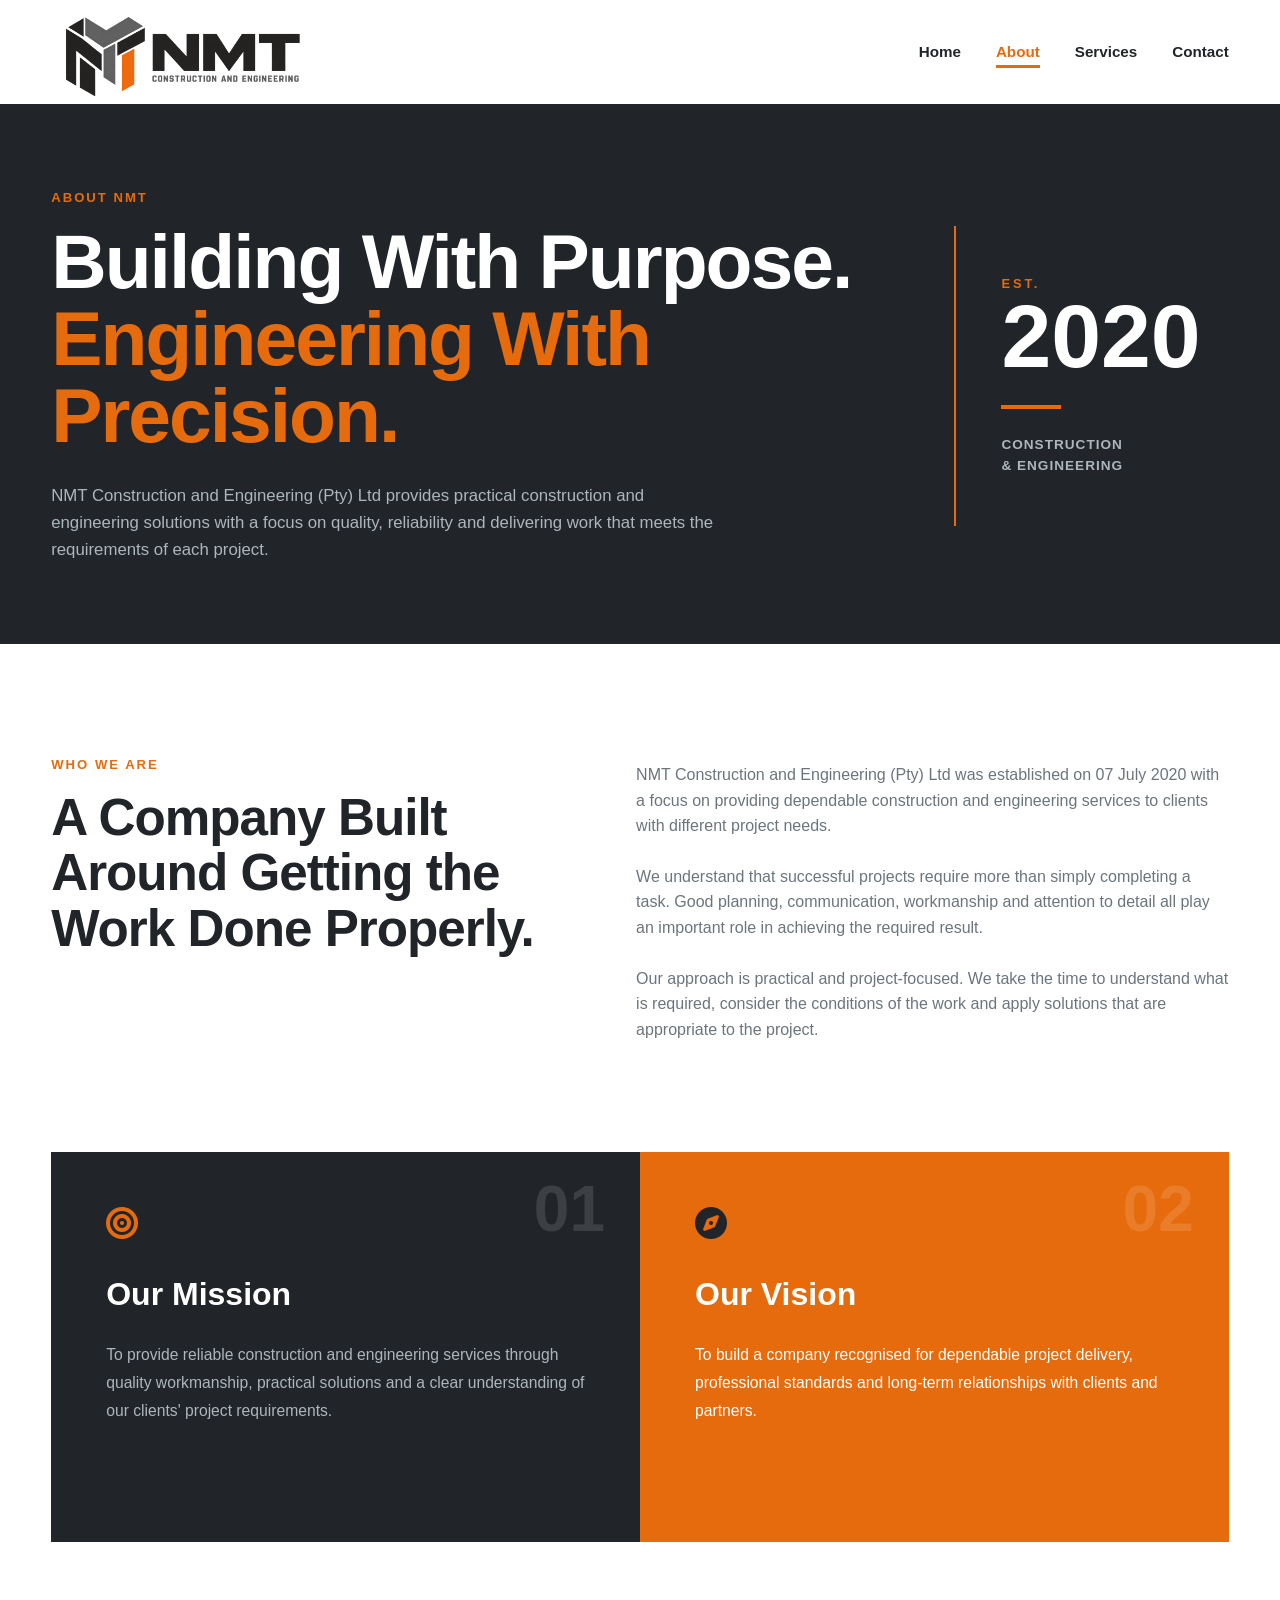
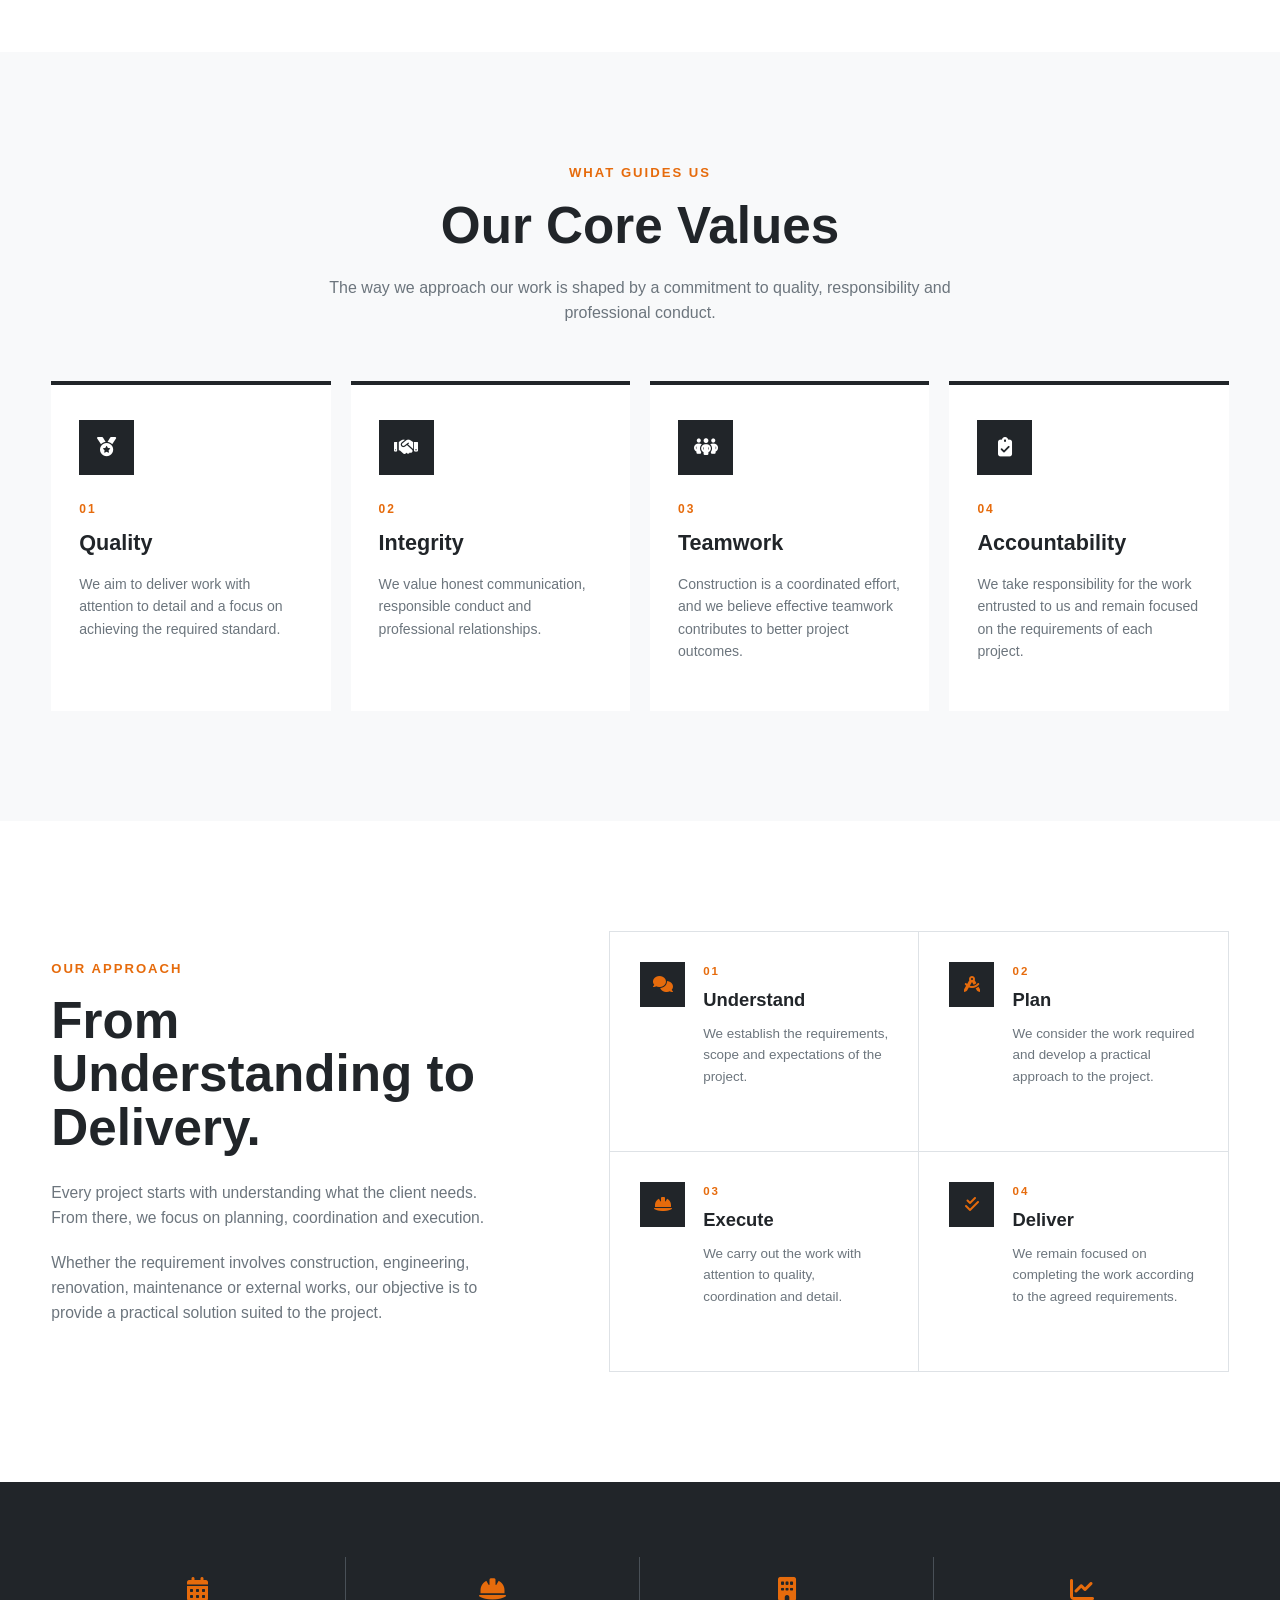
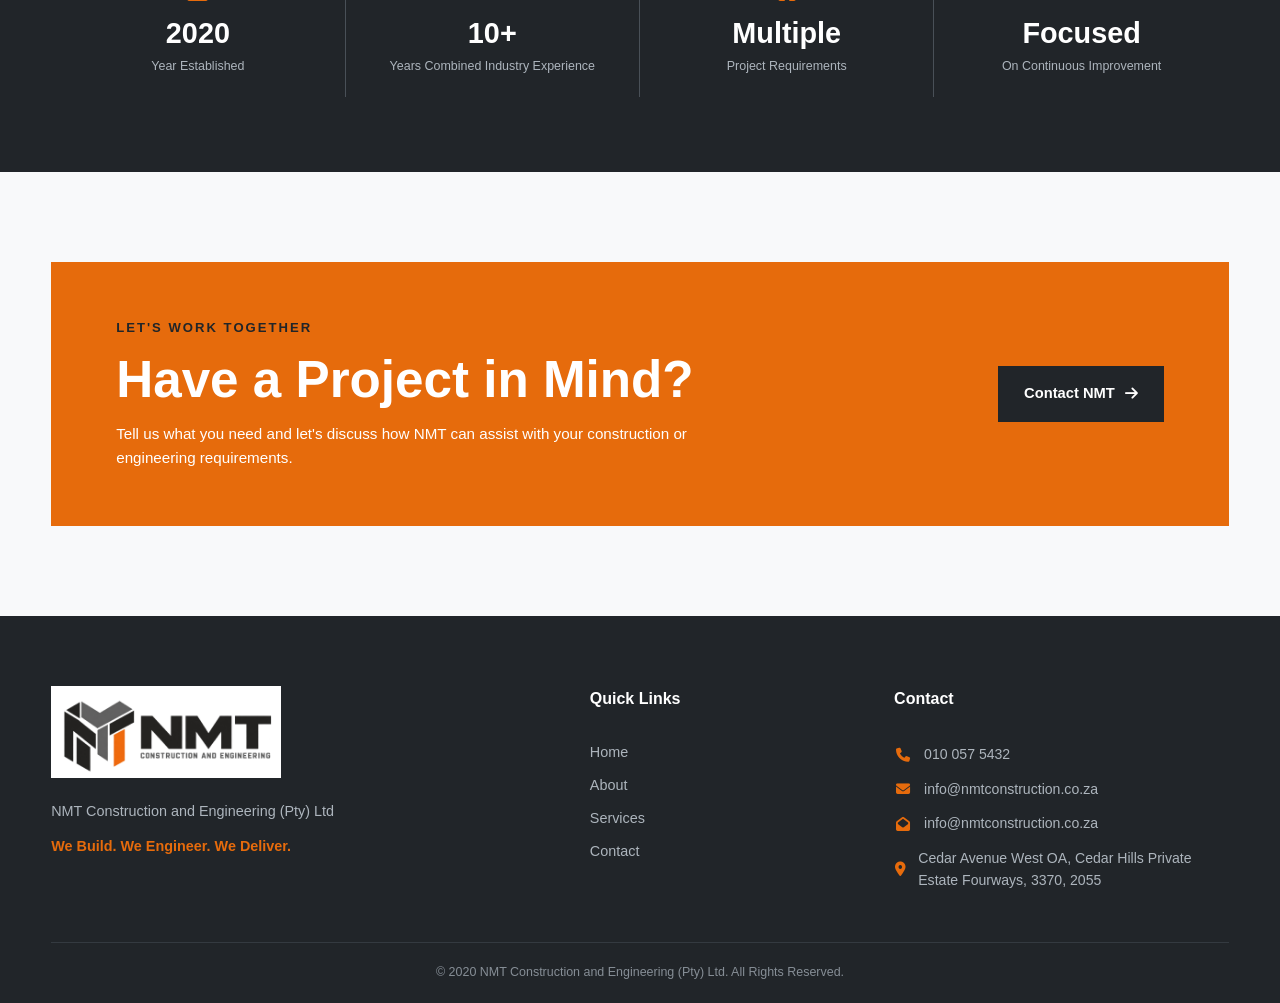
==== about.html @ 1b3e468e "Add files via upload" ====
<!DOCTYPE html>
<html lang="en">
<head>
    <meta charset="UTF-8">
    <meta name="viewport" content="width=device-width, initial-scale=1.0">

    <meta name="description" content="Learn more about NMT Construction and Engineering (Pty) Ltd, our approach, values and commitment to quality construction and engineering solutions.">
    <meta name="keywords" content="NMT Construction, NMT Engineering, construction company, engineering company, South Africa">
    <meta name="author" content="NMT Construction and Engineering (Pty) Ltd">

    <title>About Us | NMT Construction and Engineering (Pty) Ltd</title>

    <link rel="icon" type="image/jpeg" href="images/Favicon.jpg">

    <link rel="stylesheet" href="css/style.css">

    <link rel="stylesheet" href="https://cdnjs.cloudflare.com/ajax/libs/font-awesome/6.5.2/css/all.min.css">
</head>

<body>

    <header class="site-header">
        <div class="container">

            <a href="index.html" class="logo">
                <img src="images/NMT_Logo.jpg" alt="NMT Construction and Engineering (Pty) Ltd">
            </a>

            <button class="menu-toggle" id="menu-toggle" aria-label="Open navigation menu" aria-expanded="false">
                <i class="fas fa-bars"></i>
            </button>

            <nav class="navbar" id="navbar">
                <ul>
                    <li>
                        <a href="index.html">Home</a>
                    </li>

                    <li>
                        <a href="about.html" class="active">About</a>
                    </li>

                    <li>
                        <a href="services.html">Services</a>
                    </li>

                    <li>
                        <a href="contact.html">Contact</a>
                    </li>
                </ul>
            </nav>

        </div>
    </header>


    <main>

        <section class="about-hero">
            <div class="container about-hero-container">

                <div class="about-hero-content">

                    <p class="section-label">ABOUT NMT</p>

                    <h1>
                        Building With Purpose.
                        <span>Engineering With Precision.</span>
                    </h1>

                    <p>
                        NMT Construction and Engineering (Pty) Ltd provides
                        practical construction and engineering solutions with
                        a focus on quality, reliability and delivering work
                        that meets the requirements of each project.
                    </p>

                </div>

                <div class="about-hero-mark">
                    <div class="about-year">
                        <span>EST.</span>
                        <strong>2020</strong>
                    </div>

                    <div class="about-mark-line"></div>

                    <p>
                        Construction<br>
                        & Engineering
                    </p>
                </div>

            </div>
        </section>


        <section class="about-introduction">
            <div class="container">

                <div class="about-intro-grid">

                    <div class="about-intro-heading">

                        <p class="section-label">WHO WE ARE</p>

                        <h2>
                            A Company Built Around
                            Getting the Work Done Properly.
                        </h2>

                    </div>

                    <div class="about-intro-text">

                        <p>
                            NMT Construction and Engineering (Pty) Ltd was
                            established on 07 July 2020 with a focus on
                            providing dependable construction and engineering
                            services to clients with different project needs.
                        </p>

                        <p>
                            We understand that successful projects require
                            more than simply completing a task. Good planning,
                            communication, workmanship and attention to detail
                            all play an important role in achieving the required
                            result.
                        </p>

                        <p>
                            Our approach is practical and project-focused.
                            We take the time to understand what is required,
                            consider the conditions of the work and apply
                            solutions that are appropriate to the project.
                        </p>

                    </div>

                </div>

            </div>
        </section>


        <section class="about-focus">
            <div class="container">

                <div class="about-focus-grid">

                    <div class="about-focus-card about-focus-dark">

                        <div class="focus-number">01</div>

                        <i class="fas fa-bullseye"></i>

                        <h2>Our Mission</h2>

                        <p>
                            To provide reliable construction and engineering
                            services through quality workmanship, practical
                            solutions and a clear understanding of our clients'
                            project requirements.
                        </p>

                    </div>


                    <div class="about-focus-card about-focus-orange">

                        <div class="focus-number">02</div>

                        <i class="fas fa-compass"></i>

                        <h2>Our Vision</h2>

                        <p>
                            To build a company recognised for dependable
                            project delivery, professional standards and
                            long-term relationships with clients and partners.
                        </p>

                    </div>

                </div>

            </div>
        </section>


        <section class="values-section">
            <div class="container">

                <div class="section-heading centered">

                    <p class="section-label">WHAT GUIDES US</p>

                    <h2>Our Core Values</h2>

                    <p>
                        The way we approach our work is shaped by a commitment
                        to quality, responsibility and professional conduct.
                    </p>

                </div>


                <div class="values-grid">

                    <article class="value-card">

                        <div class="value-icon">
                            <i class="fas fa-medal"></i>
                        </div>

                        <span>01</span>

                        <h3>Quality</h3>

                        <p>
                            We aim to deliver work with attention to detail
                            and a focus on achieving the required standard.
                        </p>

                    </article>


                    <article class="value-card">

                        <div class="value-icon">
                            <i class="fas fa-handshake"></i>
                        </div>

                        <span>02</span>

                        <h3>Integrity</h3>

                        <p>
                            We value honest communication, responsible
                            conduct and professional relationships.
                        </p>

                    </article>


                    <article class="value-card">

                        <div class="value-icon">
                            <i class="fas fa-people-group"></i>
                        </div>

                        <span>03</span>

                        <h3>Teamwork</h3>

                        <p>
                            Construction is a coordinated effort, and we
                            believe effective teamwork contributes to better
                            project outcomes.
                        </p>

                    </article>


                    <article class="value-card">

                        <div class="value-icon">
                            <i class="fas fa-clipboard-check"></i>
                        </div>

                        <span>04</span>

                        <h3>Accountability</h3>

                        <p>
                            We take responsibility for the work entrusted
                            to us and remain focused on the requirements
                            of each project.
                        </p>

                    </article>

                </div>

            </div>
        </section>


        <section class="approach-section">
            <div class="container">

                <div class="approach-grid">

                    <div class="approach-content">

                        <p class="section-label">OUR APPROACH</p>

                        <h2>
                            From Understanding
                            to Delivery.
                        </h2>

                        <p>
                            Every project starts with understanding what the
                            client needs. From there, we focus on planning,
                            coordination and execution.
                        </p>

                        <p>
                            Whether the requirement involves construction,
                            engineering, renovation, maintenance or external
                            works, our objective is to provide a practical
                            solution suited to the project.
                        </p>

                    </div>


                    <div class="approach-steps">

                        <div class="approach-step">

                            <div class="step-icon">
                                <i class="fas fa-comments"></i>
                            </div>

                            <div>
                                <span>01</span>
                                <h3>Understand</h3>
                                <p>
                                    We establish the requirements, scope and
                                    expectations of the project.
                                </p>
                            </div>

                        </div>


                        <div class="approach-step">

                            <div class="step-icon">
                                <i class="fas fa-compass-drafting"></i>
                            </div>

                            <div>
                                <span>02</span>
                                <h3>Plan</h3>
                                <p>
                                    We consider the work required and develop
                                    a practical approach to the project.
                                </p>
                            </div>

                        </div>


                        <div class="approach-step">

                            <div class="step-icon">
                                <i class="fas fa-helmet-safety"></i>
                            </div>

                            <div>
                                <span>03</span>
                                <h3>Execute</h3>
                                <p>
                                    We carry out the work with attention to
                                    quality, coordination and detail.
                                </p>
                            </div>

                        </div>


                        <div class="approach-step">

                            <div class="step-icon">
                                <i class="fas fa-check-double"></i>
                            </div>

                            <div>
                                <span>04</span>
                                <h3>Deliver</h3>
                                <p>
                                    We remain focused on completing the work
                                    according to the agreed requirements.
                                </p>
                            </div>

                        </div>

                    </div>

                </div>

            </div>
        </section>


        <section class="experience-section">
            <div class="container">

                <div class="experience-grid">

                    <div class="experience-stat">

                        <i class="fas fa-calendar-days"></i>

                        <strong>2020</strong>

                        <span>Year Established</span>

                    </div>


                    <div class="experience-stat">

                        <i class="fas fa-hard-hat"></i>

                        <strong>10+</strong>

                        <span>Years Combined Industry Experience</span>

                    </div>


                    <div class="experience-stat">

                        <i class="fas fa-building"></i>

                        <strong>Multiple</strong>

                        <span>Project Requirements</span>

                    </div>


                    <div class="experience-stat">

                        <i class="fas fa-chart-line"></i>

                        <strong>Focused</strong>

                        <span>On Continuous Improvement</span>

                    </div>

                </div>

            </div>
        </section>


        <section class="about-cta">
            <div class="container">

                <div class="about-cta-content">

                    <div>

                        <p class="section-label">LET'S WORK TOGETHER</p>

                        <h2>
                            Have a Project in Mind?
                        </h2>

                        <p>
                            Tell us what you need and let's discuss how NMT
                            can assist with your construction or engineering
                            requirements.
                        </p>

                    </div>

                    <a href="contact.html" class="btn btn-primary">
                        Contact NMT
                        <i class="fas fa-arrow-right"></i>
                    </a>

                </div>

            </div>
        </section>

    </main>


    <footer class="site-footer">
        <div class="container">

            <div class="footer-grid">

                <div class="footer-company">

                    <a href="index.html" class="footer-logo">
                        <img src="images/NMT_Logo.jpg" alt="NMT Construction and Engineering (Pty) Ltd">
                    </a>

                    <p>
                        NMT Construction and Engineering (Pty) Ltd
                    </p>

                    <p class="footer-slogan">
                        We Build. We Engineer. We Deliver.
                    </p>

                </div>


                <div class="footer-links">

                    <h3>Quick Links</h3>

                    <a href="index.html">Home</a>
                    <a href="about.html">About</a>
                    <a href="services.html">Services</a>
                    <a href="contact.html">Contact</a>

                </div>


                <div class="footer-contact">

                    <h3>Contact</h3>

                    <p>
                        <i class="fas fa-phone"></i>
                        <a href="tel:0100575432">010 057 5432</a>
                    </p>

                    <p>
                        <i class="fas fa-envelope"></i>
                        <a href="mailto:info@nmtconstruction.co.za">
                           info@nmtconstruction.co.za
                        </a>
                    </p>

                    <p>
                        <i class="fas fa-envelope-open"></i>
                        <a href="mailto:info@nmtconstruction.co.za">
                           info@nmtconstruction.co.za
                        </a>
                    </p>

                    <p>
                        <i class="fas fa-location-dot"></i>
                        <span>Cedar Avenue West OA, Cedar Hills Private Estate
                        Fourways, 3370, 2055</span>
                    </p>

                </div>

            </div>


            <div class="footer-bottom">

                <p>
                    &copy; 2020 NMT Construction and Engineering (Pty) Ltd.
                    All Rights Reserved.
                </p>

            </div>

        </div>
    </footer>


    <script src="script.js"></script>

</body>
</html>
---- css/style.css ----
:root {
    --nmt-orange: #e66b0c;
    --nmt-black: #212529;
    --nmt-mid-grey: #6c757d;
    --nmt-light-grey: #f8f9fa;
    --nmt-white: #ffffff;
    --nmt-dark-grey: #343a40;
    --nmt-border: #dee2e6;
}

* {
    margin: 0;
    padding: 0;
    box-sizing: border-box;
}

html {
    scroll-behavior: smooth;
}

body {
    font-family: "Segoe UI", Tahoma, Geneva, Verdana, sans-serif;
    background-color: var(--nmt-white);
    color: var(--nmt-black);
    line-height: 1.6;
}

img {
    max-width: 100%;
    display: block;
}

a {
    color: inherit;
    text-decoration: none;
}

.container {
    width: min(1180px, 92%);
    margin: 0 auto;
}


/* =========================
   HEADER
========================= */

.site-header {
    background-color: var(--nmt-white);
    border-bottom: 3px solid var(--nmt-black);
    position: sticky;
    top: 0;
    z-index: 1000;
}

.site-header .container {
    min-height: 90px;
    display: flex;
    align-items: center;
    justify-content: space-between;
    gap: 40px;
}

.logo {
    display: flex;
    align-items: center;
    max-width: 260px;
}

.logo img {
    width: 100%;
    height: auto;
}

.navbar ul {
    display: flex;
    align-items: center;
    gap: 35px;
    list-style: none;
}

.navbar a {
    position: relative;
    color: var(--nmt-black);
    font-size: 0.95rem;
    font-weight: 600;
    transition: color 0.3s ease;
}

.navbar a::after {
    content: "";
    position: absolute;
    left: 0;
    bottom: -8px;
    width: 0;
    height: 3px;
    background-color: var(--nmt-orange);
    transition: width 0.3s ease;
}

.navbar a:hover,
.navbar a.active {
    color: var(--nmt-orange);
}

.navbar a:hover::after,
.navbar a.active::after {
    width: 100%;
}

.menu-toggle {
    display: none;
    border: none;
    background: transparent;
    color: var(--nmt-black);
    font-size: 1.5rem;
    cursor: pointer;
}


/* =========================
   HERO
========================= */

.hero {
    background-color: var(--nmt-light-grey);
    overflow: hidden;
    position: relative;
}

.hero::before {
    content: "";
    position: absolute;
    top: 0;
    right: 0;
    width: 42%;
    height: 100%;
    background-color: var(--nmt-black);
    clip-path: polygon(18% 0, 100% 0, 100% 100%, 0 100%);
}

.hero-container {
    min-height: 650px;
    display: grid;
    grid-template-columns: 1fr 1fr;
    align-items: center;
    gap: 70px;
    position: relative;
    z-index: 1;
}

.hero-content {
    padding: 70px 0;
}

.hero-label,
.section-label {
    color: var(--nmt-orange);
    font-size: 0.82rem;
    font-weight: 800;
    letter-spacing: 2px;
    margin-bottom: 15px;
}

.hero h1 {
    font-size: clamp(3rem, 6vw, 5.5rem);
    line-height: 0.98;
    letter-spacing: -2px;
    margin-bottom: 30px;
    overflow: hidden;
}

.hero-word {
    display: block;
    opacity: 0;
    transform: translateX(-80px);
    animation: swooshIn 0.8s ease forwards;
}

.hero-word:nth-child(1) {
    animation-delay: 0.15s;
}

.hero-word:nth-child(2) {
    animation-delay: 0.35s;
}

.hero-word:nth-child(3) {
    animation-delay: 0.55s;
    color: var(--nmt-orange);
}

.hero-text {
    max-width: 600px;
    color: var(--nmt-mid-grey);
    font-size: 1.08rem;
    margin-bottom: 35px;
    opacity: 0;
    transform: translateY(25px);
    animation: fadeUp 0.8s ease 0.75s forwards;
}

.hero-buttons {
    display: flex;
    flex-wrap: wrap;
    gap: 15px;
    opacity: 0;
    transform: translateY(25px);
    animation: fadeUp 0.8s ease 0.9s forwards;
}

.btn {
    display: inline-flex;
    align-items: center;
    justify-content: center;
    gap: 10px;
    padding: 14px 24px;
    border: 2px solid transparent;
    font-size: 0.92rem;
    font-weight: 700;
    transition: all 0.3s ease;
}

.btn-primary {
    background-color: var(--nmt-orange);
    color: var(--nmt-white);
}

.btn-primary:hover {
    background-color: var(--nmt-black);
    transform: translateY(-3px);
}

.btn-secondary {
    background-color: transparent;
    color: var(--nmt-black);
    border-color: var(--nmt-black);
}

.btn-secondary:hover {
    background-color: var(--nmt-black);
    color: var(--nmt-white);
    transform: translateY(-3px);
}

.hero-image {
    position: relative;
    opacity: 0;
    transform: translateX(80px);
    animation: imageReveal 1s ease 0.3s forwards;
}

.hero-image::before {
    content: "";
    position: absolute;
    width: 80px;
    height: 80px;
    top: -25px;
    left: -25px;
    border-top: 8px solid var(--nmt-orange);
    border-left: 8px solid var(--nmt-orange);
    z-index: 2;
}

.hero-image::after {
    content: "";
    position: absolute;
    width: 80px;
    height: 80px;
    right: -20px;
    bottom: -20px;
    border-right: 8px solid var(--nmt-orange);
    border-bottom: 8px solid var(--nmt-orange);
}

.hero-image img {
    width: 100%;
    height: 500px;
    object-fit: cover;
    position: relative;
    z-index: 1;
}


/* =========================
   COMPANY INTRO
========================= */

.company-intro {
    padding: 100px 0;
    background-color: var(--nmt-white);
}

.section-heading {
    max-width: 700px;
    margin-bottom: 55px;
}

.section-heading h2 {
    color: var(--nmt-black);
    font-size: clamp(2.2rem, 4vw, 3.5rem);
    line-height: 1.1;
    margin-bottom: 20px;
}

.section-heading.centered {
    margin-left: auto;
    margin-right: auto;
    text-align: center;
}

.section-heading.centered > p:last-child {
    color: var(--nmt-mid-grey);
    max-width: 650px;
    margin: 0 auto;
}

.intro-content {
    display: grid;
    grid-template-columns: 1.15fr 0.85fr;
    gap: 80px;
    align-items: start;
}

.intro-text p {
    color: var(--nmt-mid-grey);
    margin-bottom: 20px;
    font-size: 1rem;
}

.text-link {
    display: inline-flex;
    align-items: center;
    gap: 10px;
    color: var(--nmt-orange);
    font-weight: 700;
    margin-top: 15px;
    transition: gap 0.3s ease;
}

.text-link:hover {
    gap: 16px;
}

.intro-facts {
    display: grid;
    grid-template-columns: 1fr 1fr;
    gap: 18px;
}

.fact {
    padding: 25px;
    background-color: var(--nmt-light-grey);
    border-left: 4px solid var(--nmt-orange);
    display: flex;
    align-items: flex-start;
    gap: 15px;
}

.fact i {
    color: var(--nmt-orange);
    font-size: 1.4rem;
    margin-top: 3px;
}

.fact strong {
    display: block;
    color: var(--nmt-black);
    font-size: 1.15rem;
    line-height: 1.2;
}

.fact span {
    display: block;
    color: var(--nmt-mid-grey);
    font-size: 0.8rem;
    margin-top: 5px;
}


/* =========================
   SERVICES
========================= */

.services-preview {
    padding: 100px 0;
    background-color: var(--nmt-light-grey);
}

.services-grid {
    display: grid;
    grid-template-columns: repeat(3, 1fr);
    gap: 25px;
}

.service-card {
    background-color: var(--nmt-white);
    padding: 35px 30px;
    border-top: 4px solid var(--nmt-black);
    transition: transform 0.3s ease, border-color 0.3s ease, box-shadow 0.3s ease;
}

.service-card:hover {
    transform: translateY(-8px);
    border-color: var(--nmt-orange);
    box-shadow: 0 15px 35px rgba(33, 37, 41, 0.12);
}

.service-icon {
    width: 55px;
    height: 55px;
    display: flex;
    align-items: center;
    justify-content: center;
    background-color: var(--nmt-black);
    color: var(--nmt-white);
    font-size: 1.25rem;
    margin-bottom: 25px;
    transition: background-color 0.3s ease;
}

.service-card:hover .service-icon {
    background-color: var(--nmt-orange);
}

.service-card h3 {
    color: var(--nmt-black);
    font-size: 1.25rem;
    margin-bottom: 12px;
}

.service-card p {
    color: var(--nmt-mid-grey);
    font-size: 0.92rem;
    margin-bottom: 22px;
}

.service-card a {
    color: var(--nmt-orange);
    font-size: 0.88rem;
    font-weight: 700;
    display: inline-flex;
    align-items: center;
    gap: 8px;
    transition: gap 0.3s ease;
}

.service-card a:hover {
    gap: 13px;
}

.services-button {
    display: flex;
    justify-content: center;
    margin-top: 45px;
}


/* =========================
   WHY NMT
========================= */

.why-nmt {
    padding: 100px 0;
    background-color: var(--nmt-black);
    color: var(--nmt-white);
}

.why-content {
    display: grid;
    grid-template-columns: 0.9fr 1.1fr;
    gap: 90px;
    align-items: center;
}

.why-heading h2 {
    color: var(--nmt-white);
    font-size: clamp(2.2rem, 4vw, 3.5rem);
    line-height: 1.1;
    margin-bottom: 25px;
}

.why-heading > p:last-child {
    color: #adb5bd;
}

.why-points {
    display: grid;
    grid-template-columns: 1fr 1fr;
    gap: 30px;
}

.why-point {
    display: flex;
    gap: 18px;
    padding-bottom: 25px;
    border-bottom: 1px solid #495057;
}

.why-icon {
    flex-shrink: 0;
    color: var(--nmt-orange);
    font-size: 1.35rem;
}

.why-point h3 {
    color: var(--nmt-white);
    font-size: 1.05rem;
    margin-bottom: 7px;
}

.why-point p {
    color: #adb5bd;
    font-size: 0.88rem;
}


/* =========================
   CTA
========================= */

.cta-section {
    padding: 110px 0;
    background-color: var(--nmt-orange);
    color: var(--nmt-white);
    text-align: center;
    position: relative;
    overflow: hidden;
}

.cta-section::before {
    content: "";
    position: absolute;
    width: 300px;
    height: 300px;
    border: 40px solid rgba(255, 255, 255, 0.08);
    border-radius: 50%;
    top: -150px;
    left: -100px;
}

.cta-section::after {
    content: "";
    position: absolute;
    width: 400px;
    height: 400px;
    border: 50px solid rgba(33, 37, 41, 0.08);
    border-radius: 50%;
    bottom: -250px;
    right: -120px;
}

.cta-content {
    max-width: 750px;
    margin: 0 auto;
    position: relative;
    z-index: 1;
}

.cta-section .section-label {
    color: var(--nmt-black);
}

.cta-section h2 {
    font-size: clamp(2.3rem, 5vw, 4rem);
    line-height: 1.05;
    margin-bottom: 20px;
}

.cta-section p {
    max-width: 650px;
    margin: 0 auto 30px;
    font-size: 1rem;
}

.cta-section .btn-primary {
    background-color: var(--nmt-black);
}

.cta-section .btn-primary:hover {
    background-color: var(--nmt-white);
    color: var(--nmt-black);
}


/* =========================
   FOOTER
========================= */

.site-footer {
    background-color: var(--nmt-black);
    color: var(--nmt-white);
    padding: 70px 0 0;
}

.footer-grid {
    display: grid;
    grid-template-columns: 1.4fr 0.7fr 1fr;
    gap: 70px;
    padding-bottom: 50px;
}

.footer-logo {
    display: inline-block;
    color: var(--nmt-white);
    font-size: 2.2rem;
    font-weight: 900;
    letter-spacing: 2px;
    margin-bottom: 15px;
}

.footer-company p {
    color: #adb5bd;
    font-size: 0.9rem;
    max-width: 350px;
}

.footer-company .footer-slogan {
    color: var(--nmt-orange);
    font-weight: 700;
    margin-top: 12px;
}

.footer-links h3,
.footer-contact h3 {
    font-size: 1rem;
    margin-bottom: 20px;
    color: var(--nmt-white);
}

.footer-links {
    display: flex;
    flex-direction: column;
    gap: 10px;
}

.footer-links a {
    color: #adb5bd;
    font-size: 0.9rem;
    transition: color 0.3s ease;
}

.footer-links a:hover {
    color: var(--nmt-orange);
}

.footer-contact {
    display: flex;
    flex-direction: column;
    gap: 12px;
}

.footer-contact p {
    display: flex;
    align-items: center;
    gap: 12px;
    color: #adb5bd;
    font-size: 0.88rem;
}

.footer-contact i {
    color: var(--nmt-orange);
    width: 18px;
    text-align: center;
}

.footer-bottom {
    border-top: 1px solid #343a40;
    padding: 20px 0;
    text-align: center;
}

.footer-bottom p {
    color: #868e96;
    font-size: 0.78rem;
}


/* =========================
   ANIMATIONS
========================= */

@keyframes swooshIn {
    from {
        opacity: 0;
        transform: translateX(-80px);
    }

    to {
        opacity: 1;
        transform: translateX(0);
    }
}

@keyframes imageReveal {
    from {
        opacity: 0;
        transform: translateX(80px);
    }

    to {
        opacity: 1;
        transform: translateX(0);
    }
}

@keyframes fadeUp {
    from {
        opacity: 0;
        transform: translateY(25px);
    }

    to {
        opacity: 1;
        transform: translateY(0);
    }
}


/* =========================
   TABLET
========================= */

@media (max-width: 900px) {

    .site-header .container {
        min-height: 80px;
    }

    .logo {
        max-width: 220px;
    }

    .navbar ul {
        gap: 20px;
    }

    .hero-container {
        grid-template-columns: 1fr;
        gap: 30px;
        padding-top: 60px;
        padding-bottom: 70px;
    }

    .hero::before {
        width: 100%;
        height: 35%;
        top: auto;
        bottom: 0;
        clip-path: polygon(0 30%, 100% 0, 100% 100%, 0 100%);
    }

    .hero-content {
        padding: 0;
    }

    .hero-image {
        max-width: 750px;
        width: 90%;
        margin: 0 auto;
    }

    .hero-image img {
        height: 420px;
    }

    .intro-content,
    .why-content {
        grid-template-columns: 1fr;
        gap: 50px;
    }

    .services-grid {
        grid-template-columns: repeat(2, 1fr);
    }

    .footer-grid {
        grid-template-columns: 1fr 1fr;
        gap: 45px;
    }

    .footer-company {
        grid-column: 1 / -1;
    }
}


/* =========================
   MOBILE
========================= */

@media (max-width: 650px) {

    .site-header .container {
        min-height: 75px;
    }

    .logo {
        max-width: 190px;
    }

    .menu-toggle {
        display: block;
        z-index: 1001;
    }

    .navbar {
        position: absolute;
        top: 75px;
        left: 0;
        width: 100%;
        background-color: var(--nmt-white);
        border-bottom: 3px solid var(--nmt-orange);
        display: none;
    }

    .navbar.active {
        display: block;
    }

    .navbar ul {
        flex-direction: column;
        align-items: stretch;
        gap: 0;
        padding: 15px 0;
    }

    .navbar li {
        text-align: center;
    }

    .navbar a {
        display: block;
        padding: 13px 20px;
    }

    .navbar a::after {
        display: none;
    }

    .hero-container {
        min-height: auto;
        padding-top: 50px;
        padding-bottom: 60px;
    }

    .hero h1 {
        font-size: clamp(2.8rem, 13vw, 4rem);
        letter-spacing: -1.5px;
    }

    .hero-text {
        font-size: 0.98rem;
    }

    .hero-buttons {
        flex-direction: column;
        align-items: stretch;
    }

    .btn {
        width: 100%;
    }

    .hero-image {
        width: 92%;
    }

    .hero-image img {
        height: 330px;
    }

    .hero-image::before,
    .hero-image::after {
        width: 50px;
        height: 50px;
        border-width: 5px;
    }

    .company-intro,
    .services-preview,
    .why-nmt {
        padding: 75px 0;
    }

    .section-heading {
        margin-bottom: 40px;
    }

    .intro-facts {
        grid-template-columns: 1fr;
    }

    .services-grid {
        grid-template-columns: 1fr;
    }

    .why-points {
        grid-template-columns: 1fr;
    }

    .cta-section {
        padding: 80px 0;
    }

    .footer-grid {
        grid-template-columns: 1fr;
        gap: 40px;
    }

    .footer-company {
        grid-column: auto;
    }
}






/* ABOUT HERO */

.about-hero {
    background-color: var(--nmt-black);
    color: var(--nmt-white);
    overflow: hidden;
}

.about-hero-container {
    min-height: 500px;
    display: grid;
    grid-template-columns: 1.5fr 0.5fr;
    align-items: center;
    gap: 80px;
}

.about-hero-content {
    padding: 80px 0;
}

.about-hero-content h1 {
    max-width: 850px;
    font-size: clamp(3rem, 6vw, 5.5rem);
    line-height: 1;
    letter-spacing: -2px;
    margin-bottom: 30px;
}

.about-hero-content h1 span {
    display: block;
    color: var(--nmt-orange);
}

.about-hero-content > p:last-child {
    max-width: 680px;
    color: #adb5bd;
    font-size: 1.05rem;
}

.about-hero-mark {
    min-height: 300px;
    border-left: 2px solid var(--nmt-orange);
    padding-left: 45px;
    display: flex;
    flex-direction: column;
    justify-content: center;
}

.about-year span {
    display: block;
    color: var(--nmt-orange);
    font-size: 0.8rem;
    font-weight: 800;
    letter-spacing: 3px;
}

.about-year strong {
    display: block;
    font-size: clamp(4rem, 7vw, 6.5rem);
    line-height: 0.95;
}

.about-mark-line {
    width: 60px;
    height: 4px;
    background-color: var(--nmt-orange);
    margin: 25px 0;
}

.about-hero-mark p {
    color: #adb5bd;
    font-size: 0.85rem;
    font-weight: 700;
    letter-spacing: 1px;
    text-transform: uppercase;
}


/* ABOUT INTRODUCTION */

.about-introduction {
    padding: 110px 0;
    background-color: var(--nmt-white);
}

.about-intro-grid {
    display: grid;
    grid-template-columns: 0.9fr 1.1fr;
    gap: 100px;
    align-items: start;
}

.about-intro-heading h2 {
    color: var(--nmt-black);
    font-size: clamp(2.3rem, 4vw, 4rem);
    line-height: 1.08;
    letter-spacing: -1px;
}

.about-intro-text {
    padding-top: 8px;
}

.about-intro-text p {
    color: var(--nmt-mid-grey);
    font-size: 1rem;
    margin-bottom: 25px;
}

.about-intro-text p:last-child {
    margin-bottom: 0;
}


/* MISSION & VISION */

.about-focus {
    padding: 0 0 110px;
    background-color: var(--nmt-white);
}

.about-focus-grid {
    display: grid;
    grid-template-columns: 1fr 1fr;
}

.about-focus-card {
    min-height: 390px;
    padding: 55px;
    position: relative;
    overflow: hidden;
}

.about-focus-dark {
    background-color: var(--nmt-black);
    color: var(--nmt-white);
}

.about-focus-orange {
    background-color: var(--nmt-orange);
    color: var(--nmt-white);
}

.focus-number {
    position: absolute;
    top: 25px;
    right: 35px;
    font-size: 4rem;
    line-height: 1;
    font-weight: 900;
    opacity: 0.12;
}

.about-focus-card > i {
    font-size: 2rem;
    margin-bottom: 30px;
}

.about-focus-dark > i {
    color: var(--nmt-orange);
}

.about-focus-orange > i {
    color: var(--nmt-black);
}

.about-focus-card h2 {
    font-size: 2rem;
    margin-bottom: 20px;
}

.about-focus-card p {
    max-width: 500px;
    font-size: 0.98rem;
    line-height: 1.8;
}

.about-focus-dark p {
    color: #adb5bd;
}


/* VALUES */

.values-section {
    padding: 110px 0;
    background-color: var(--nmt-light-grey);
}

.values-grid {
    display: grid;
    grid-template-columns: repeat(4, 1fr);
    gap: 20px;
}

.value-card {
    background-color: var(--nmt-white);
    padding: 35px 28px;
    min-height: 330px;
    border-top: 4px solid var(--nmt-black);
    position: relative;
    transition: transform 0.3s ease, border-color 0.3s ease, box-shadow 0.3s ease;
}

.value-card:hover {
    transform: translateY(-7px);
    border-color: var(--nmt-orange);
    box-shadow: 0 15px 35px rgba(33, 37, 41, 0.12);
}

.value-icon {
    width: 55px;
    height: 55px;
    display: flex;
    align-items: center;
    justify-content: center;
    background-color: var(--nmt-black);
    color: var(--nmt-white);
    font-size: 1.2rem;
    margin-bottom: 25px;
    transition: background-color 0.3s ease;
}

.value-card:hover .value-icon {
    background-color: var(--nmt-orange);
}

.value-card > span {
    display: block;
    color: var(--nmt-orange);
    font-size: 0.75rem;
    font-weight: 800;
    letter-spacing: 2px;
    margin-bottom: 7px;
}

.value-card h3 {
    color: var(--nmt-black);
    font-size: 1.35rem;
    margin-bottom: 12px;
}

.value-card p {
    color: var(--nmt-mid-grey);
    font-size: 0.88rem;
}


/* OUR APPROACH */

.approach-section {
    padding: 110px 0;
    background-color: var(--nmt-white);
}

.approach-grid {
    display: grid;
    grid-template-columns: 0.85fr 1.15fr;
    gap: 100px;
    align-items: center;
}

.approach-content h2 {
    color: var(--nmt-black);
    font-size: clamp(2.4rem, 4vw, 4rem);
    line-height: 1.05;
    margin-bottom: 25px;
}

.approach-content > p:not(.section-label) {
    color: var(--nmt-mid-grey);
    font-size: 0.98rem;
    margin-bottom: 20px;
}

.approach-steps {
    display: grid;
    grid-template-columns: 1fr 1fr;
    gap: 0;
    border-top: 1px solid var(--nmt-border);
    border-left: 1px solid var(--nmt-border);
}

.approach-step {
    min-height: 220px;
    padding: 30px;
    display: flex;
    gap: 18px;
    border-right: 1px solid var(--nmt-border);
    border-bottom: 1px solid var(--nmt-border);
}

.step-icon {
    flex-shrink: 0;
    width: 45px;
    height: 45px;
    display: flex;
    align-items: center;
    justify-content: center;
    background-color: var(--nmt-black);
    color: var(--nmt-orange);
    font-size: 1rem;
}

.approach-step span {
    display: block;
    color: var(--nmt-orange);
    font-size: 0.72rem;
    font-weight: 800;
    letter-spacing: 2px;
    margin-bottom: 5px;
}

.approach-step h3 {
    color: var(--nmt-black);
    font-size: 1.15rem;
    margin-bottom: 8px;
}

.approach-step p {
    color: var(--nmt-mid-grey);
    font-size: 0.84rem;
}


/* EXPERIENCE */

.experience-section {
    padding: 75px 0;
    background-color: var(--nmt-black);
}

.experience-grid {
    display: grid;
    grid-template-columns: repeat(4, 1fr);
}

.experience-stat {
    padding: 20px 30px;
    text-align: center;
    border-right: 1px solid #495057;
}

.experience-stat:last-child {
    border-right: none;
}

.experience-stat i {
    color: var(--nmt-orange);
    font-size: 1.5rem;
    margin-bottom: 15px;
}

.experience-stat strong {
    display: block;
    color: var(--nmt-white);
    font-size: 1.8rem;
    line-height: 1.2;
    margin-bottom: 7px;
}

.experience-stat span {
    display: block;
    color: #adb5bd;
    font-size: 0.78rem;
}


/* ABOUT CTA */

.about-cta {
    padding: 90px 0;
    background-color: var(--nmt-light-grey);
}

.about-cta-content {
    display: flex;
    align-items: center;
    justify-content: space-between;
    gap: 50px;
    padding: 55px 65px;
    background-color: var(--nmt-orange);
}

.about-cta-content .section-label {
    color: var(--nmt-black);
}

.about-cta-content h2 {
    color: var(--nmt-white);
    font-size: clamp(2rem, 4vw, 3.5rem);
    line-height: 1.05;
    margin-bottom: 15px;
}

.about-cta-content p:not(.section-label) {
    max-width: 650px;
    color: var(--nmt-white);
    font-size: 0.95rem;
}

.about-cta-content .btn-primary {
    flex-shrink: 0;
    background-color: var(--nmt-black);
}

.about-cta-content .btn-primary:hover {
    background-color: var(--nmt-white);
    color: var(--nmt-black);
}


/* ABOUT FOOTER LOGO */

.footer-logo {
    display: inline-block;
    max-width: 230px;
    margin-bottom: 15px;
}

.footer-logo img {
    width: 100%;
    height: auto;
}


/* ABOUT TABLET */

@media (max-width: 1000px) {

    .about-hero-container {
        grid-template-columns: 1fr;
        gap: 20px;
        padding-top: 70px;
        padding-bottom: 70px;
    }

    .about-hero-content {
        padding: 0;
    }

    .about-hero-mark {
        min-height: auto;
        border-left: none;
        border-top: 2px solid var(--nmt-orange);
        padding: 25px 0 0;
        flex-direction: row;
        align-items: center;
        gap: 30px;
    }

    .about-mark-line {
        width: 4px;
        height: 45px;
        margin: 0;
    }

    .about-intro-grid,
    .approach-grid {
        grid-template-columns: 1fr;
        gap: 50px;
    }

    .values-grid {
        grid-template-columns: repeat(2, 1fr);
    }

    .experience-grid {
        grid-template-columns: repeat(2, 1fr);
    }

    .experience-stat:nth-child(2) {
        border-right: none;
    }

    .experience-stat:nth-child(-n+2) {
        border-bottom: 1px solid #495057;
    }

    .about-cta-content {
        align-items: flex-start;
        flex-direction: column;
    }
}


/* ABOUT MOBILE */

@media (max-width: 650px) {

    .about-hero-container {
        padding-top: 55px;
        padding-bottom: 55px;
    }

    .about-hero-content h1 {
        font-size: clamp(2.7rem, 13vw, 4rem);
        letter-spacing: -1.5px;
    }

    .about-hero-content > p:last-child {
        font-size: 0.95rem;
    }

    .about-hero-mark {
        gap: 20px;
    }

    .about-year strong {
        font-size: 4rem;
    }

    .about-hero-mark p {
        font-size: 0.72rem;
    }

    .about-introduction,
    .values-section,
    .approach-section {
        padding: 75px 0;
    }

    .about-focus {
        padding-bottom: 75px;
    }

    .about-intro-heading h2 {
        font-size: 2.4rem;
    }

    .about-focus-grid {
        grid-template-columns: 1fr;
    }

    .about-focus-card {
        min-height: auto;
        padding: 40px 30px;
    }

    .about-focus-card h2 {
        font-size: 1.8rem;
    }

    .values-grid {
        grid-template-columns: 1fr;
    }

    .value-card {
        min-height: auto;
    }

    .approach-steps {
        grid-template-columns: 1fr;
    }

    .approach-step {
        min-height: auto;
    }

    .experience-section {
        padding: 55px 0;
    }

    .experience-grid {
        grid-template-columns: 1fr;
    }

    .experience-stat,
    .experience-stat:nth-child(2) {
        border-right: none;
        border-bottom: 1px solid #495057;
    }

    .experience-stat:last-child {
        border-bottom: none;
    }

    .about-cta {
        padding: 60px 0;
    }

    .about-cta-content {
        padding: 40px 30px;
    }

    .about-cta-content h2 {
        font-size: 2.3rem;
    }

    .about-cta-content .btn {
        width: 100%;
    }

    .footer-logo {
        max-width: 190px;
    }
}



/* SERVICES HERO */

.services-hero {
    position: relative;
    background-color:  #d0d3d7; 
    overflow: hidden;
    padding: 40px 0; /* Balanced padding now that the shape is removed */
}

.services-hero-container {
    min-height: 500px;
    display: grid;
    grid-template-columns: 1fr 1fr;
    gap: 70px;
    align-items: center;
    position: relative;
    z-index: 1;
}

.services-hero-content {
    opacity: 0;
    transform: translateX(-70px);
    animation: serviceHeroText 0.9s ease forwards;
}

.services-hero-content h1 {
    color: var(--nmt-black);
    font-size: clamp(3rem, 6vw, 5.3rem);
    line-height: 0.98;
    letter-spacing: -2px;
    margin-bottom: 30px;
}

.services-hero-content h1 span {
    display: block;
    color: var(--nmt-orange);
}

.services-hero-content > p:not(.section-label) {
    max-width: 600px;
    color: var(--nmt-mid-grey);
    font-size: 1.05rem;
    margin-bottom: 30px;
}

.services-hero-image {
    position: relative;
    opacity: 0;
    transform: translateX(80px);
    animation: serviceHeroImage 1s ease 0.2s forwards;
}

.services-hero-image::before {
    content: "";
    position: absolute;
    width: 75px;
    height: 75px;
    top: -25px;
    left: -25px;
    border-top: 8px solid var(--nmt-orange);
    border-left: 8px solid var(--nmt-orange);
    z-index: 2;
}

.services-hero-image::after {
    content: "";
    position: absolute;
    width: 75px;
    height: 75px;
    right: -20px;
    bottom: -20px;
    border-right: 8px solid var(--nmt-orange);
    border-bottom: 8px solid var(--nmt-orange);
}

.services-hero-image img {
    width: 100%;
    height: 470px;
    object-fit: cover;
}


/* SERVICES INTRODUCTION */

.services-introduction {
    padding: 105px 0 90px;
    background-color: var(--nmt-white);
}

.services-intro-grid {
    display: grid;
    grid-template-columns: 0.9fr 1.1fr;
    gap: 100px;
    align-items: start;
}

.services-intro-grid h2 {
    color: var(--nmt-black);
    font-size: clamp(2.4rem, 4vw, 4rem);
    line-height: 1.05;
}

.services-intro-grid h2 span {
    display: block;
    color: var(--nmt-orange);
}

.services-intro-grid > div:last-child {
    padding-top: 8px;
}

.services-intro-grid > div:last-child p {
    color: var(--nmt-mid-grey);
    font-size: 1rem;
    margin-bottom: 22px;
}


/* SERVICE LIST & ANIMATIONS */

.service-list {
    padding: 10px 0 110px;
    background-color: var(--nmt-white);
}

.service-feature {
    display: grid;
    grid-template-columns: 1fr 1fr;
    min-height: 590px;
    margin-bottom: 35px;
    overflow: hidden;
    opacity: 0;
    transform: translateY(30px);
    animation: serviceFadeIn 0.8s ease forwards;
}

/* Stagger the feature blocks for a smooth reveal sequence */
.service-list .service-feature:nth-child(1) { animation-delay: 0.1s; }
.service-list .service-feature:nth-child(2) { animation-delay: 0.2s; }
.service-list .service-feature:nth-child(3) { animation-delay: 0.3s; }
.service-list .service-feature:nth-child(4) { animation-delay: 0.4s; }

.service-feature-dark {
    background-color: var(--nmt-black);
    color: var(--nmt-white);
}

.service-feature-light {
    background-color: var(--nmt-light-grey);
    color: var(--nmt-black);
}

.service-feature-image {
    position: relative;
    overflow: hidden;
    min-height: 590px;
}

.service-feature-image img {
    width: 100%;
    height: 100%;
    min-height: 590px;
    object-fit: cover;
    transition: transform 0.8s ease;
}

.service-feature:hover .service-feature-image img {
    transform: scale(1.07);
}

.service-image-number {
    position: absolute;
    right: 25px;
    bottom: 20px;
    color: var(--nmt-white);
    font-size: 5rem;
    line-height: 1;
    font-weight: 900;
    opacity: 0.75;
    text-shadow: 0 3px 15px rgba(0, 0, 0, 0.4);
}

.service-feature-content {
    padding: 65px;
    display: flex;
    flex-direction: column;
    justify-content: center;
    position: relative;
}

.service-feature-dark .service-feature-content {
    border-top: 5px solid var(--nmt-orange);
}

.service-feature-light .service-feature-content {
    border-top: 5px solid var(--nmt-black);
}

.service-feature-icon {
    width: 60px;
    height: 60px;
    display: flex;
    align-items: center;
    justify-content: center;
    background-color: var(--nmt-orange);
    color: var(--nmt-white);
    font-size: 1.3rem;
    margin-bottom: 30px;
}

.service-feature-light .service-feature-icon {
    background-color: var(--nmt-black);
}

.service-feature-content .section-label {
    margin-bottom: 10px;
}

.service-feature-dark .service-feature-content .section-label {
    color: var(--nmt-orange);
}

.service-feature-content h2 {
    font-size: clamp(2rem, 3vw, 3rem);
    line-height: 1.05;
    margin-bottom: 20px;
}

.service-feature-content > p:not(.section-label) {
    max-width: 570px;
    color: var(--nmt-mid-grey);
    font-size: 0.95rem;
    margin-bottom: 25px;
}

.service-feature-dark .service-feature-content > p:not(.section-label) {
    color: #adb5bd;
}

.service-feature-content ul {
    list-style: none;
    display: grid;
    grid-template-columns: 1fr 1fr;
    gap: 12px;
    margin-bottom: 30px;
}

.service-feature-content li {
    display: flex;
    align-items: center;
    gap: 10px;
    color: var(--nmt-black);
    font-size: 0.85rem;
    font-weight: 600;
}

.service-feature-dark .service-feature-content li {
    color: var(--nmt-white);
}

.service-feature-content li i {
    color: var(--nmt-orange);
    font-size: 0.75rem;
}

.service-link {
    display: inline-flex;
    align-items: center;
    gap: 10px;
    color: var(--nmt-orange);
    font-weight: 800;
    font-size: 0.88rem;
    width: fit-content;
    transition: gap 0.3s ease;
}

.service-link:hover {
    gap: 17px;
}


/* OTHER REQUIREMENTS */

.other-service {
    padding: 55px 60px;
    background-color: var(--nmt-orange);
    color: var(--nmt-white);
    display: grid;
    grid-template-columns: auto 1fr auto;
    gap: 35px;
    align-items: center;
    position: relative;
    overflow: hidden;
}

.other-service::before {
    content: "";
    position: absolute;
    width: 250px;
    height: 250px;
    border: 35px solid rgba(33, 37, 41, 0.08);
    border-radius: 50%;
    right: -100px;
    top: -150px;
}

.other-service-icon {
    width: 70px;
    height: 70px;
    display: flex;
    align-items: center;
    justify-content: center;
    background-color: var(--nmt-black);
    color: var(--nmt-orange);
    font-size: 1.5rem;
}

.other-service-content {
    position: relative;
    z-index: 1;
}

.other-service .section-label {
    color: var(--nmt-black);
    margin-bottom: 8px;
}

.other-service h2 {
    font-size: 2rem;
    margin-bottom: 8px;
}

.other-service p:not(.section-label) {
    max-width: 700px;
    font-size: 0.9rem;
}

.other-service .btn {
    position: relative;
    z-index: 1;
    white-space: nowrap;
}

.other-service .btn-primary {
    background-color: var(--nmt-black);
}

.other-service .btn-primary:hover {
    background-color: var(--nmt-white);
    color: var(--nmt-black);
}


/* SERVICES PROCESS */

.services-process {
    padding: 110px 0;
    background-color: var(--nmt-light-grey);
}

.process-grid {
    display: grid;
    grid-template-columns: repeat(4, 1fr);
    border-top: 1px solid var(--nmt-border);
    border-left: 1px solid var(--nmt-border);
}

.process-item {
    min-height: 280px;
    padding: 35px 30px;
    border-right: 1px solid var(--nmt-border);
    border-bottom: 1px solid var(--nmt-border);
    background-color: var(--nmt-white);
    position: relative;
    transition: transform 0.35s ease, background-color 0.35s ease;
}

.process-item:hover {
    transform: translateY(-8px);
    background-color: var(--nmt-black);
}

.process-item > span {
    position: absolute;
    top: 20px;
    right: 25px;
    color: var(--nmt-orange);
    font-size: 0.75rem;
    font-weight: 800;
    letter-spacing: 2px;
}

.process-item i {
    display: flex;
    align-items: center;
    justify-content: center;
    width: 55px;
    height: 55px;
    background-color: var(--nmt-black);
    color: var(--nmt-orange);
    margin-bottom: 30px;
    transition: background-color 0.35s ease;
}

.process-item:hover i {
    background-color: var(--nmt-orange);
    color: var(--nmt-black);
}

.process-item h3 {
    color: var(--nmt-black);
    font-size: 1.3rem;
    margin-bottom: 10px;
    transition: color 0.35s ease;
}

.process-item p {
    color: var(--nmt-mid-grey);
    font-size: 0.85rem;
    transition: color 0.35s ease;
}

.process-item:hover h3 {
    color: var(--nmt-white);
}

.process-item:hover p {
    color: #adb5bd;
}


/* SERVICES CTA */

.services-cta {
    padding: 90px 0;
    background-color: var(--nmt-orange);
}

.services-cta-content {
    display: flex;
    align-items: center;
    justify-content: space-between;
    gap: 50px;
}

.services-cta-content .section-label {
    color: var(--nmt-black);
}

.services-cta-content h2 {
    color: var(--nmt-white);
    font-size: clamp(2.2rem, 4vw, 3.7rem);
    line-height: 1.05;
    margin-bottom: 15px;
}

.services-cta-content p:not(.section-label) {
    color: var(--nmt-white);
}

.services-cta-content .btn-primary {
    flex-shrink: 0;
    background-color: var(--nmt-black);
}

.services-cta-content .btn-primary:hover {
    background-color: var(--nmt-white);
    color: var(--nmt-black);
}


/* SERVICES ANIMATIONS */

@keyframes serviceHeroText {
    from {
        opacity: 0;
        transform: translateX(-70px);
    }
    to {
        opacity: 1;
        transform: translateX(0);
    }
}

@keyframes serviceHeroImage {
    from {
        opacity: 0;
        transform: translateX(80px);
    }
    to {
        opacity: 1;
        transform: translateX(0);
    }
}

@keyframes serviceFadeIn {
    to {
        opacity: 1;
        transform: translateY(0);
    }
}


/* SERVICES TABLET */

@media (max-width: 1000px) {

    .services-hero-container {
        grid-template-columns: 1fr;
        gap: 50px;
        padding-top: 40px;
        padding-bottom: 40px;
    }

    .services-hero-image {
        width: 90%;
        max-width: 750px;
        margin: 0 auto;
    }

    .services-hero-image img {
        height: 420px;
    }

    .services-intro-grid {
        grid-template-columns: 1fr;
        gap: 45px;
    }

    .service-feature {
        grid-template-columns: 1fr;
    }

    .service-feature-image {
        min-height: 400px;
    }

    .service-feature-image img {
        min-height: 400px;
        height: 400px;
    }

    .service-feature-light .service-feature-content {
        order: 1;
    }

    .service-feature-light .service-feature-image {
        order: 2;
    }

    .process-grid {
        grid-template-columns: repeat(2, 1fr);
    }

    .other-service {
        grid-template-columns: auto 1fr;
    }

    .other-service .btn {
        grid-column: 2;
        width: fit-content;
    }

    .services-cta-content {
        align-items: flex-start;
        flex-direction: column;
    }
}


/* SERVICES MOBILE */

@media (max-width: 650px) {

    .services-hero-container {
        padding-top: 35px;
        padding-bottom: 45px;
    }

    .services-hero-content h1 {
        font-size: clamp(2.8rem, 13vw, 4rem);
        letter-spacing: -1.5px;
    }

    .services-hero-content > p:not(.section-label) {
        font-size: 0.95rem;
    }

    .services-hero-image {
        width: 92%;
    }

    .services-hero-image img {
        height: 320px;
    }

    .services-hero-image::before,
    .services-hero-image::after {
        width: 50px;
        height: 50px;
        border-width: 5px;
    }

    .services-introduction {
        padding: 75px 0;
    }

    .services-intro-grid h2 {
        font-size: 2.4rem;
    }

    .service-list {
        padding-bottom: 75px;
    }

    .service-feature {
        margin-bottom: 25px;
    }

    .service-feature-image,
    .service-feature-image img {
        min-height: 300px;
        height: 300px;
    }

    .service-feature-content {
        padding: 40px 30px;
    }

    .service-feature-content h2 {
        font-size: 2rem;
    }

    .service-feature-content ul {
        grid-template-columns: 1fr;
    }

    .service-image-number {
        font-size: 3.5rem;
    }

    .other-service {
        grid-template-columns: 1fr;
        padding: 40px 30px;
        gap: 20px;
    }

    .other-service .btn {
        grid-column: auto;
        width: 100%;
    }

    .process-grid {
        grid-template-columns: 1fr;
    }

    .process-item {
        min-height: auto;
    }

    .services-process {
        padding: 75px 0;
    }

    .services-cta {
        padding: 70px 0;
    }

    .services-cta-content h2 {
        font-size: 2.3rem;
    }

    .services-cta-content .btn {
        width: 100%;
    }
}



.contact-hero-section {
background-color: var(--nmt-black);
color: var(--nmt-white);
padding: 70px 0 80px;
min-height: calc(100vh - 90px);
}

.contact-wrapper {
width: min(1180px, 92%);
margin: 0 auto;
}

/* =========================
CONTACT INTRO
========================= */

.contact-header-content {
margin-bottom: 55px;
}

.contact-header-content .section-label {
color: var(--nmt-orange);
font-size: 0.82rem;
font-weight: 800;
letter-spacing: 2px;
margin-bottom: 15px;
}

.contact-header-content h1 {
color: var(--nmt-white);
font-size: clamp(2.5rem, 5vw, 4.2rem);
line-height: 1.05;
letter-spacing: -1.5px;
font-weight: 800;
max-width: 850px;
margin-bottom: 22px;
}

.contact-header-content h1 span {
color: var(--nmt-orange);
}

.contact-lead {
max-width: 650px;
color: #adb5bd;
font-size: 1.05rem;
line-height: 1.7;
}

/* =========================
LOGO + FORM
========================= */

.contact-main-grid {
display: grid;
grid-template-columns: 1fr 1fr;
gap: 70px;
align-items: center;
margin-bottom: 70px;
}

/* =========================
LOGO
========================= */

.contact-logo-frame-container {
display: flex;
justify-content: center;
align-items: center;
}

.logo-frame-box {
width: 100%;
max-width: 480px;
aspect-ratio: 1 / 1;
border: 1px solid rgba(255, 255, 255, 0.12);
padding: 20px;
display: flex;
align-items: center;
justify-content: center;
background-color: rgba(0, 0, 0, 0.15);
position: relative;
}

.logo-frame-box::before {
content: "";
position: absolute;
top: -1px;
left: -1px;
width: 70px;
height: 3px;
background-color: var(--nmt-orange);
}

.contact-logo-image {
width: 100%;
height: 100%;
object-fit: contain;
padding: 30px;
}

/* =========================
FORM
========================= */

.contact-form-container {
width: 100%;
max-width: 500px;
margin-left: auto;
}

.contact-form-container h2 {
color: var(--nmt-white);
font-size: 1.5rem;
letter-spacing: 1px;
margin-bottom: 30px;
padding-left: 12px;
border-left: 3px solid var(--nmt-orange);
line-height: 1.2;
}

.slim-contact-form {
display: flex;
flex-direction: column;
gap: 22px;
}

.slim-contact-form .form-group {
display: flex;
flex-direction: column;
}

.slim-contact-form label {
color: #adb5bd;
font-size: 0.8rem;
text-transform: uppercase;
letter-spacing: 1px;
font-weight: 600;
margin-bottom: 6px;
}

.slim-contact-form input,
.slim-contact-form select,
.slim-contact-form textarea {
width: 100%;
box-sizing: border-box;
background-color: transparent;
color: var(--nmt-white);
border: none;
border-bottom: 1px solid rgba(255, 255, 255, 0.25);
border-radius: 0;
font-family: inherit;
font-size: 1rem;
padding: 8px 0;
outline: none;
transition: border-color 0.3s ease;
}

.slim-contact-form input:focus,
.slim-contact-form select:focus,
.slim-contact-form textarea:focus {
border-bottom-color: var(--nmt-orange);
}

.slim-contact-form input::placeholder,
.slim-contact-form textarea::placeholder {
color: #6c757d;
}

.slim-contact-form select {
cursor: pointer;
}

.slim-contact-form select option {
background-color: var(--nmt-black);
color: var(--nmt-white);
}

.slim-contact-form textarea {
resize: vertical;
min-height: 55px;
line-height: 1.5;
}

/* =========================
SEND BUTTON
========================= */

.form-submit-wrapper {
margin-top: 8px;
}

.btn-nmt-send {
cursor: pointer;
}

.btn-nmt-send i {
transition: transform 0.2s ease;
}

.btn-nmt-send:hover i {
transform: translateX(3px);
}

/* =========================
CONTACT DETAILS
========================= */

.contact-footer-strip {
display: grid;
grid-template-columns: repeat(3, 1fr);
gap: 30px;
border-top: 1px solid rgba(255, 255, 255, 0.12);
padding-top: 40px;
}

.contact-info-block {
display: flex;
flex-direction: column;
gap: 6px;
}

.info-category {
color: var(--nmt-orange);
font-size: 0.75rem;
text-transform: uppercase;
letter-spacing: 2px;
font-weight: 700;
}

.info-value {
color: var(--nmt-white);
font-size: 1.05rem;
font-weight: 500;
}

/* =========================
SUCCESS POPUP
========================= */

.form-popup {
position: fixed;
inset: 0;
background-color: rgba(0, 0, 0, 0.78);
display: flex;
align-items: center;
justify-content: center;
padding: 20px;
opacity: 0;
visibility: hidden;
pointer-events: none;
transition: opacity 0.25s ease, visibility 0.25s ease;
z-index: 9999;
}

.form-popup.active {
opacity: 1;
visibility: visible;
pointer-events: auto;
}

.form-popup-content {
width: 100%;
max-width: 420px;
background-color: var(--nmt-white);
color: var(--nmt-black);
text-align: center;
padding: 42px 32px;
}

.form-popup-icon {
width: 55px;
height: 55px;
margin: 0 auto 20px;
background-color: var(--nmt-orange);
color: var(--nmt-white);
display: flex;
align-items: center;
justify-content: center;
font-size: 1.35rem;
}

.form-popup-content h3 {
color: var(--nmt-black);
margin-bottom: 12px;
font-size: 1.6rem;
font-weight: 800;
}

.form-popup-content p {
color: var(--nmt-mid-grey);
line-height: 1.6;
margin-bottom: 25px;
}

.form-popup-content button {
background-color: var(--nmt-orange);
color: var(--nmt-white);
border: none;
padding: 12px 35px;
font-family: inherit;
font-size: 0.85rem;
font-weight: 700;
letter-spacing: 1px;
cursor: pointer;
transition: background-color 0.3s ease;
}

.form-popup-content button:hover {
background-color: var(--nmt-black);
}

/* =========================
TABLET
========================= */

@media (max-width: 900px) {


.contact-hero-section {
    padding: 60px 0 70px;
    min-height: auto;
}

.contact-main-grid {
    grid-template-columns: 1fr;
    gap: 50px;
}

.contact-logo-frame-container {
    justify-content: flex-start;
}

.logo-frame-box {
    max-width: 520px;
}

.contact-form-container {
    max-width: 600px;
    margin-left: 0;
}


}

/* =========================
MOBILE
========================= */

@media (max-width: 650px) {


.contact-hero-section {
    padding: 45px 0 60px;
}

.contact-wrapper {
    width: 92%;
}

.contact-header-content {
    margin-bottom: 40px;
}

.contact-header-content .section-label {
    font-size: 0.75rem;
}

.contact-header-content h1 {
    font-size: clamp(2.3rem, 11vw, 3.3rem);
    letter-spacing: -1px;
}

.contact-lead {
    font-size: 0.95rem;
    line-height: 1.6;
}

.contact-main-grid {
    gap: 40px;
    margin-bottom: 50px;
}

.logo-frame-box {
    max-width: 100%;
    padding: 15px;
}

.contact-logo-image {
    padding: 20px;
}

.contact-form-container h2 {
    font-size: 1.25rem;
    margin-bottom: 25px;
}

.slim-contact-form {
    gap: 20px;
}

.slim-contact-form input,
.slim-contact-form select,
.slim-contact-form textarea {
    font-size: 0.95rem;
}

.btn-nmt-send {
    width: 100%;
    justify-content: center;
}


.contact-footer-strip {
    grid-template-columns: 1fr;
    gap: 24px;
    padding-top: 30px;
}

.info-value {
    font-size: 1rem;
}

.form-popup-content {
    max-width: 360px;
    padding: 35px 25px;
}


}

.footer-contact a {
    color: #adb5bd;
    transition: color 0.3s ease;
}

.footer-contact a:hover {
    color: var(--nmt-orange);
}
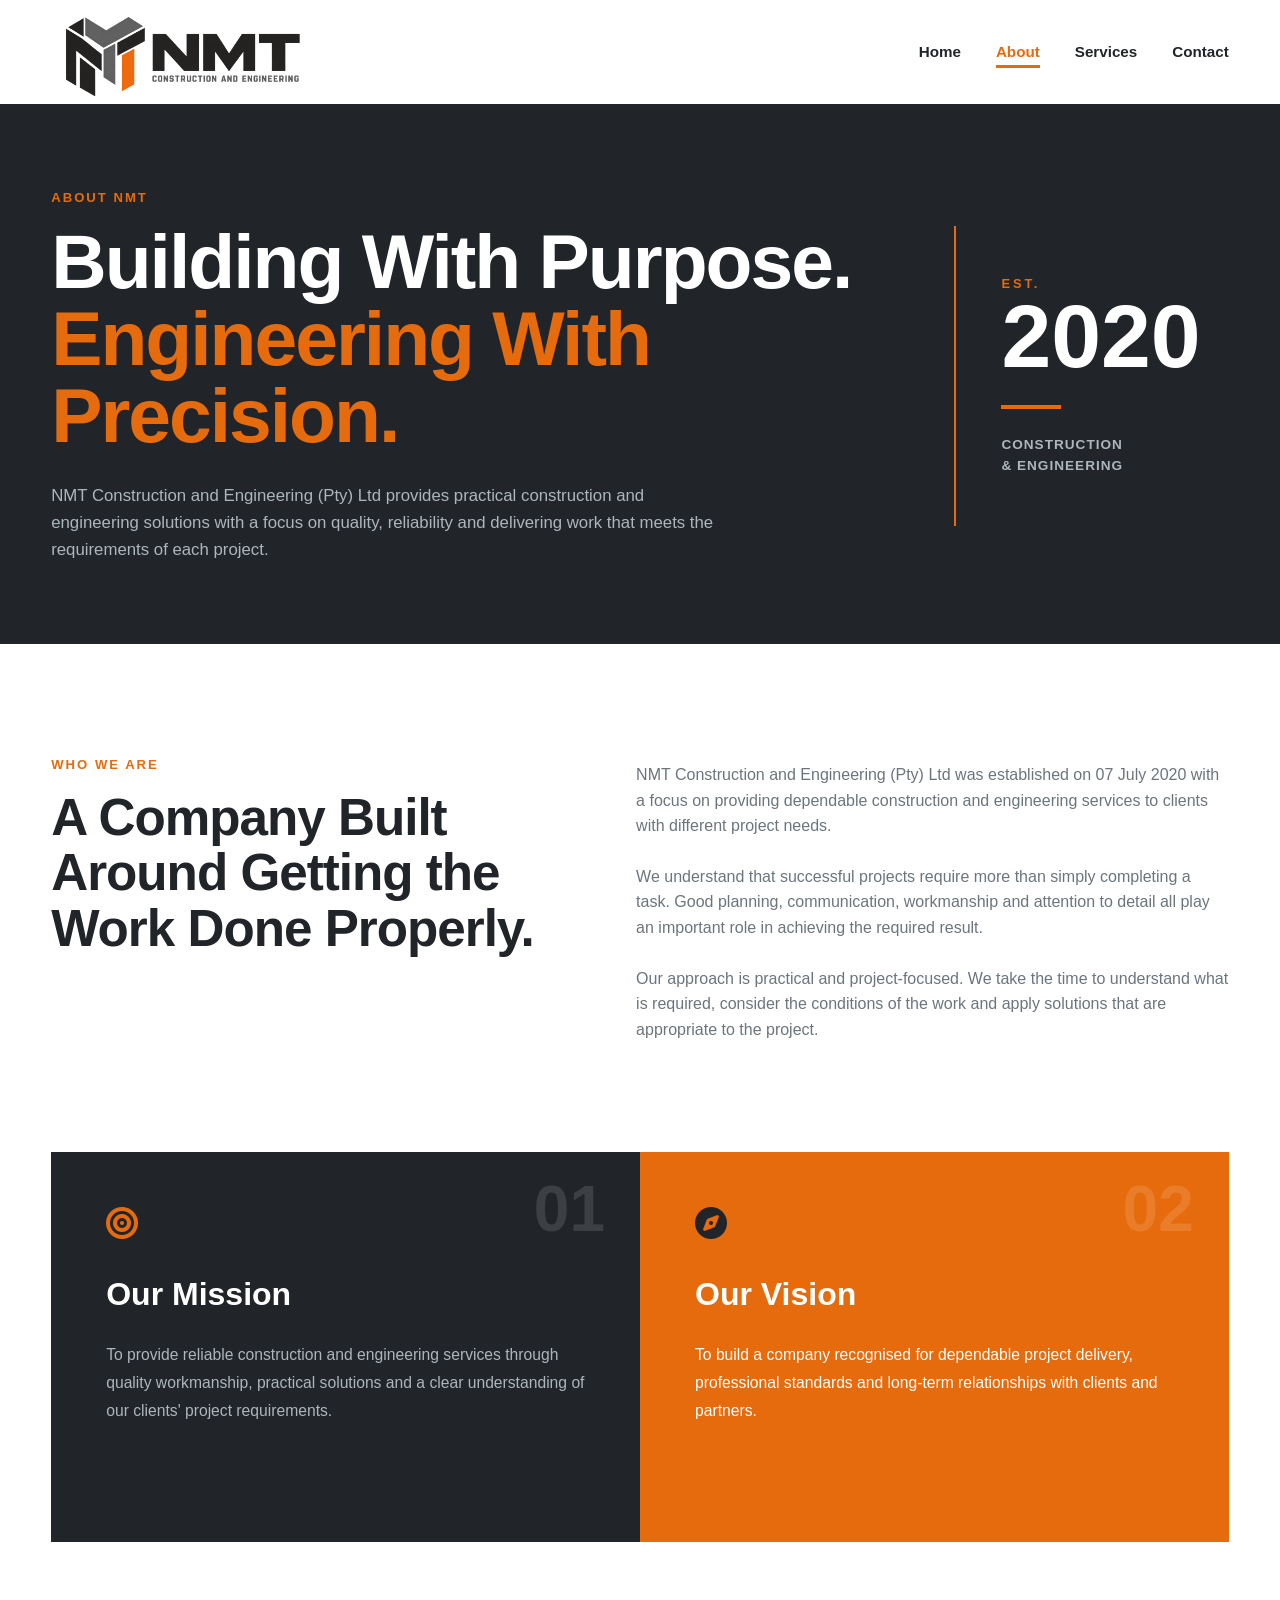
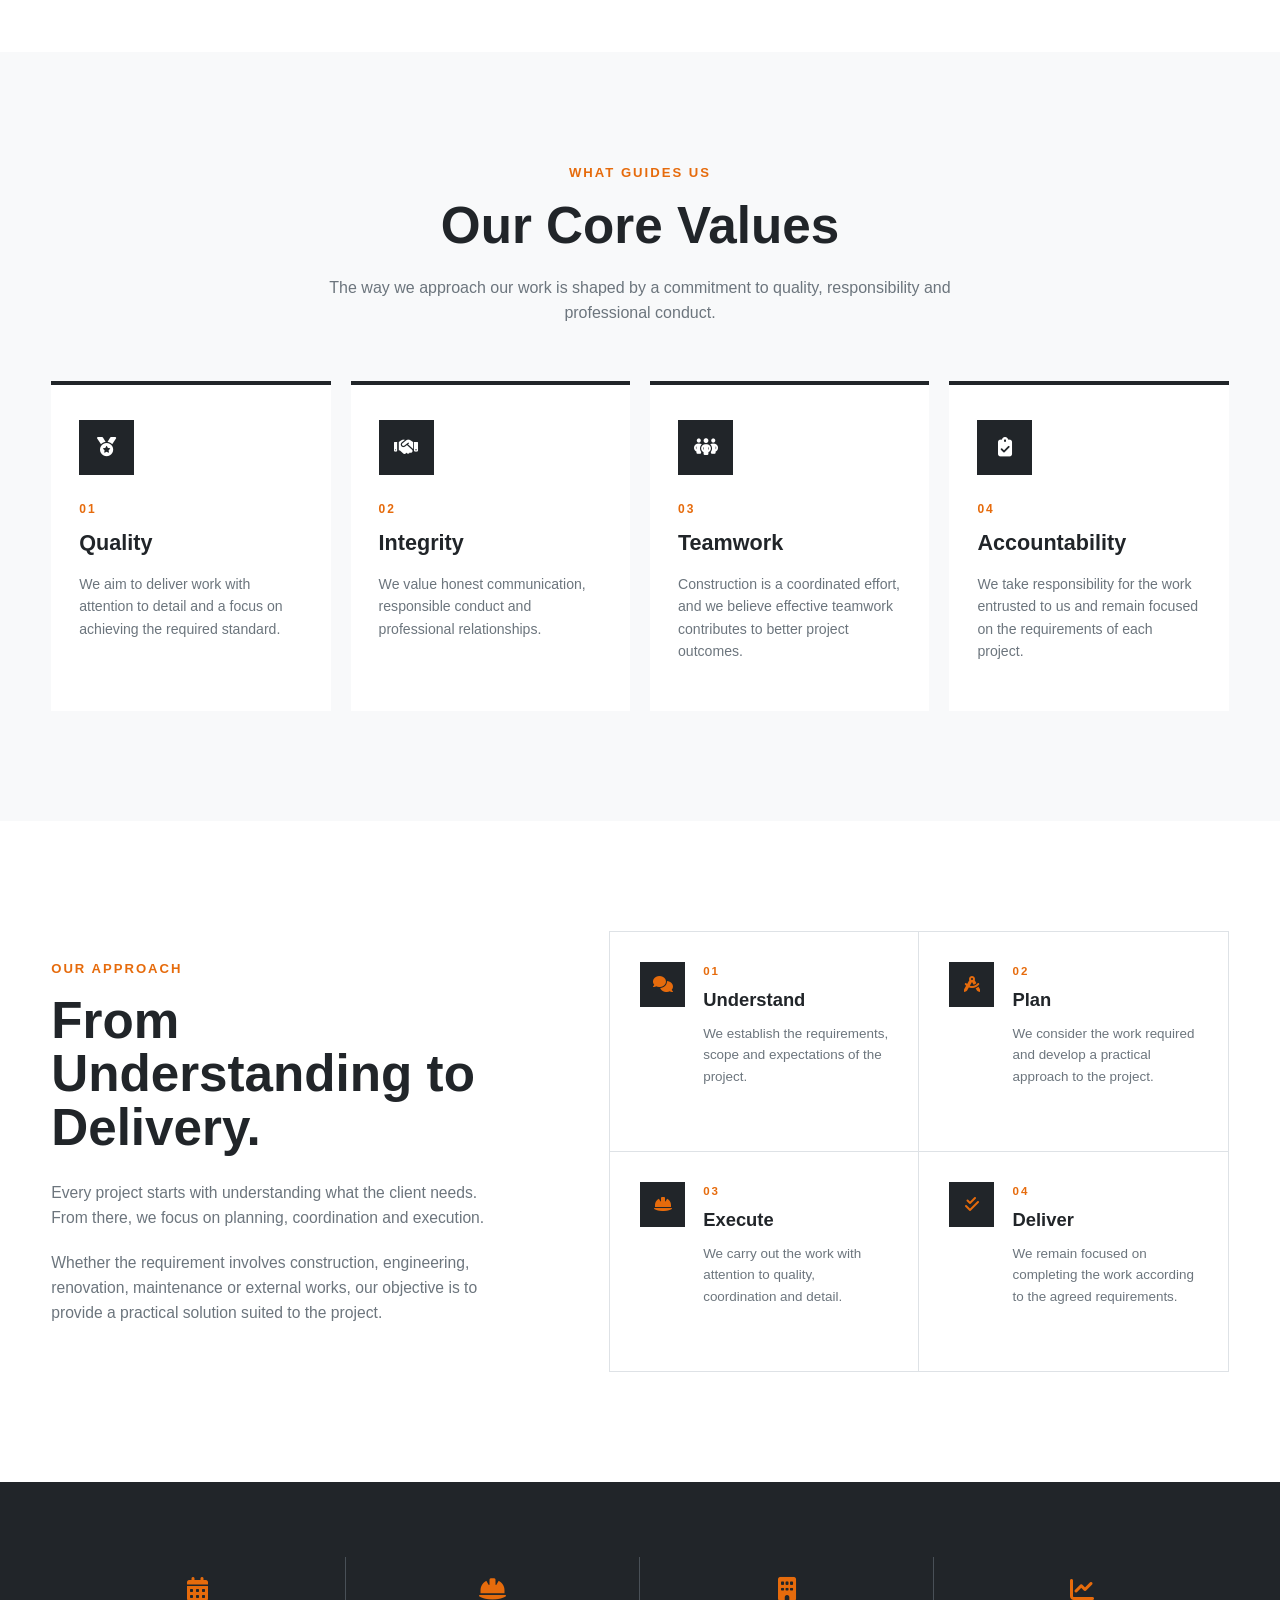
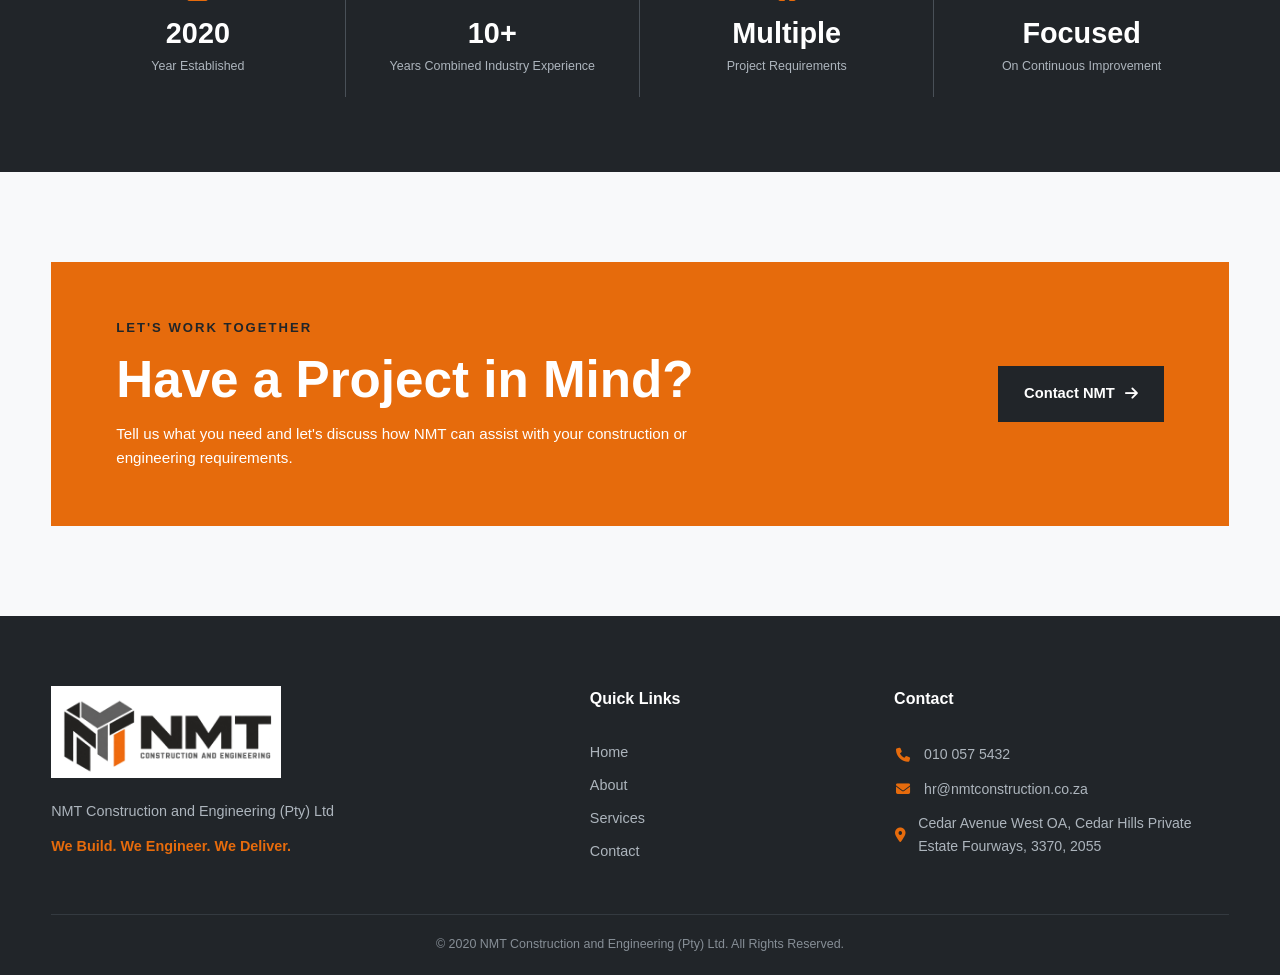
==== commit 378807e8: "Restore about.html content" ====
--- a/about.html
+++ b/about.html
@@ -530,15 +530,8 @@
 
                     <p>
                         <i class="fas fa-envelope"></i>
-                        <a href="mailto:info@nmtconstruction.co.za">
-                           info@nmtconstruction.co.za
-                        </a>
-                    </p>
-
-                    <p>
-                        <i class="fas fa-envelope-open"></i>
-                        <a href="mailto:info@nmtconstruction.co.za">
-                           info@nmtconstruction.co.za
+                        <a href="mailto:hr@nmtconstruction.co.za">
+                           hr@nmtconstruction.co.za
                         </a>
                     </p>
 
@@ -566,7 +559,7 @@
     </footer>
 
 
-    <script src="script.js"></script>
+    <script src="js/script.js"></script>
 
 </body>
 </html>
